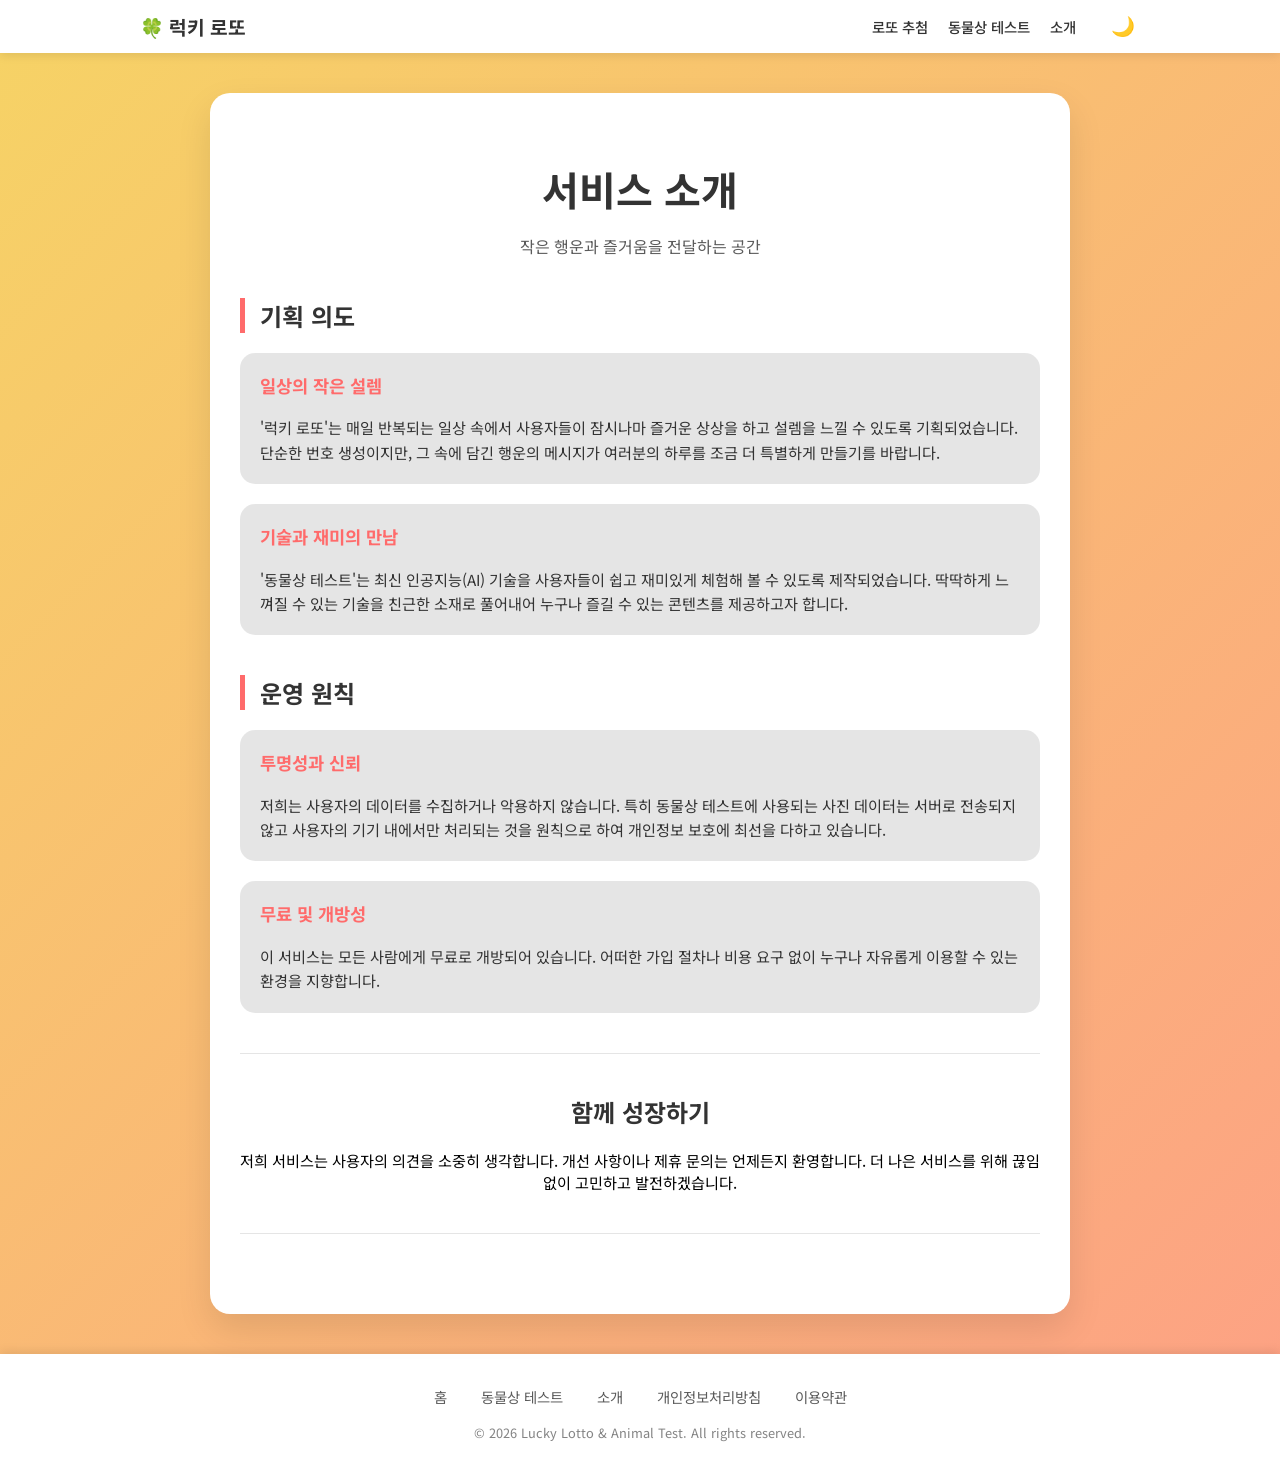
==== about.html @ 0a866d7a "Fix ads.txt and update AdSense verification tags across all pages" ====
<!DOCTYPE html>
<html lang="ko">
<head>
    <meta name="google-adsense-account" content="ca-pub-3456978380293158">
    <script async src="https://pagead2.googlesyndication.com/pagead/js/adsbygoogle.js?client=ca-pub-3456978380293158" crossorigin="anonymous"></script>
    <!-- Google tag (gtag.js) -->
    <script async src="https://www.googletagmanager.com/gtag/js?id=G-7HW8JKPW2N"></script>
    <script>
      window.dataLayer = window.dataLayer || [];
      function gtag(){dataLayer.push(arguments);}
      gtag('js', new Date());

      gtag('config', 'G-7HW8JKPW2N');
    </script>
    <script type="text/javascript">
        (function(c,l,a,r,i,t,y){
            c[a]=c[a]||function(){(c[a].q=c[a].q||[]).push(arguments)};
            t=l.createElement(r);t.async=1;t.src="https://www.clarity.ms/tag/"+i;
            y=l.getElementsByTagName(r)[0];y.parentNode.insertBefore(t,y);
        })(window, document, "clarity", "script", "wwp6558v0n");
    </script>
    <meta charset="UTF-8">
    <meta name="viewport" content="width=device-width, initial-scale=1.0">
    <title>소개 - 럭키 로또 & 동물상 테스트</title>
    <meta name="description" content="럭키 로또와 동물상 테스트 서비스의 기획 의도와 팀 소개입니다. 사용자에게 일상의 즐거움을 드리기 위해 최선을 다하고 있습니다.">
    <link rel="stylesheet" href="style.css">
    <link href="https://fonts.googleapis.com/css2?family=Noto+Sans+KR:wght@400;500;700&display=swap" rel="stylesheet">
</head>
<body>
    <nav>
        <div class="nav-container">
            <a href="index.html" class="logo">🍀 럭키 로또</a>
            <div class="nav-links">
                <a href="index.html">로또 추첨</a>
                <a href="animal_test.html">동물상 테스트</a>
                <a href="about.html">소개</a>
                <button id="theme-toggle" aria-label="Toggle Theme">🌙</button>
            </div>
        </div>
    </nav>

    <div class="container">
        <header>
            <h1>서비스 소개</h1>
            <p class="subtitle">작은 행운과 즐거움을 전달하는 공간</p>
        </header>

        <section class="info-section">
            <h2>기획 의도</h2>
            <div class="info-card">
                <h3>일상의 작은 설렘</h3>
                <p>
                    '럭키 로또'는 매일 반복되는 일상 속에서 사용자들이 잠시나마 즐거운 상상을 하고 설렘을 느낄 수 있도록 기획되었습니다. 
                    단순한 번호 생성이지만, 그 속에 담긴 행운의 메시지가 여러분의 하루를 조금 더 특별하게 만들기를 바랍니다.
                </p>
            </div>
            <div class="info-card">
                <h3>기술과 재미의 만남</h3>
                <p>
                    '동물상 테스트'는 최신 인공지능(AI) 기술을 사용자들이 쉽고 재미있게 체험해 볼 수 있도록 제작되었습니다. 
                    딱딱하게 느껴질 수 있는 기술을 친근한 소재로 풀어내어 누구나 즐길 수 있는 콘텐츠를 제공하고자 합니다.
                </p>
            </div>
        </section>

        <section class="info-section">
            <h2>운영 원칙</h2>
            <div class="info-card">
                <h3>투명성과 신뢰</h3>
                <p>
                    저희는 사용자의 데이터를 수집하거나 악용하지 않습니다. 특히 동물상 테스트에 사용되는 사진 데이터는 
                    서버로 전송되지 않고 사용자의 기기 내에서만 처리되는 것을 원칙으로 하여 개인정보 보호에 최선을 다하고 있습니다.
                </p>
            </div>
            <div class="info-card">
                <h3>무료 및 개방성</h3>
                <p>
                    이 서비스는 모든 사람에게 무료로 개방되어 있습니다. 어떠한 가입 절차나 비용 요구 없이 
                    누구나 자유롭게 이용할 수 있는 환경을 지향합니다.
                </p>
            </div>
        </section>

        <hr class="separator">

        <div class="affiliate-section">
            <h2>함께 성장하기</h2>
            <p style="text-align: center; margin-bottom: 20px; font-size: 0.95rem;">
                저희 서비스는 사용자의 의견을 소중히 생각합니다. 개선 사항이나 제휴 문의는 언제든지 환영합니다. 
                더 나은 서비스를 위해 끊임없이 고민하고 발전하겠습니다.
            </p>
        </div>

        <hr class="separator">
    </div>

    <footer class="site-footer">
        <div class="footer-content">
            <div class="footer-links">
                <a href="index.html">홈</a>
                <a href="animal_test.html">동물상 테스트</a>
                <a href="about.html">소개</a>
                <a href="privacy.html">개인정보처리방침</a>
                <a href="terms.html">이용약관</a>
            </div>
            <p class="copyright">© 2026 Lucky Lotto & Animal Test. All rights reserved.</p>
        </div>
    </footer>

    <script>
        const themeToggle = document.getElementById('theme-toggle');
        const body = document.body;

        const savedTheme = localStorage.getItem('theme');
        if (savedTheme === 'dark') {
            body.classList.add('dark-mode');
            themeToggle.textContent = '☀️';
        }

        themeToggle.addEventListener('click', () => {
            body.classList.toggle('dark-mode');
            const isDarkMode = body.classList.contains('dark-mode');
            themeToggle.textContent = isDarkMode ? '☀️' : '🌙';
            localStorage.setItem('theme', isDarkMode ? 'dark' : 'light');
        });
    </script>
</body>
</html>
---- style.css ----
:root {
    --bg-gradient-start: #f6d365;
    --bg-gradient-end: #fda085;
    --container-bg: #fff;
    --text-color: #333;
    --shadow-color: rgba(0,0,0,0.1);
    --accent-color: #ff6b6b;
    --nav-bg: #fff;
}

body.dark-mode {
    --bg-gradient-start: #2c3e50;
    --bg-gradient-end: #000000;
    --container-bg: #1a1a1a;
    --text-color: #f0f2f5;
    --shadow-color: rgba(255,255,255,0.05);
    --accent-color: #ff8787;
    --nav-bg: #1a1a1a;
}

body {
    font-family: 'Noto Sans KR', 'Arial', sans-serif;
    background-color: #f0f2f5;
    display: flex;
    flex-direction: column;
    align-items: center;
    min-height: 100vh;
    margin: 0;
    padding: 0;
    box-sizing: border-box;
    background-image: linear-gradient(135deg, var(--bg-gradient-start) 0%, var(--bg-gradient-end) 100%);
    transition: background-image 0.3s ease;
}

/* Navigation */
nav {
    width: 100%;
    background-color: var(--nav-bg);
    box-shadow: 0 2px 10px var(--shadow-color);
    position: sticky;
    top: 0;
    z-index: 1000;
    padding: 10px 0;
}

.nav-container {
    max-width: 1000px;
    margin: 0 auto;
    display: flex;
    justify-content: space-between;
    align-items: center;
    padding: 0 20px;
}

.logo {
    font-weight: bold;
    font-size: 1.2rem;
    color: var(--text-color);
    text-decoration: none;
}

.nav-links {
    display: flex;
    gap: 20px;
    align-items: center;
}

.nav-links a {
    text-decoration: none;
    color: var(--text-color);
    font-weight: 500;
    font-size: 0.9rem;
    transition: color 0.3s ease;
}

.nav-links a:hover {
    color: var(--accent-color);
}

.container {
    text-align: center;
    background-color: var(--container-bg);
    padding: 40px 30px;
    border-radius: 20px;
    box-shadow: 0 15px 35px var(--shadow-color);
    transition: background-color 0.3s ease, box-shadow 0.3s ease;
    position: relative;
    max-width: 800px;
    width: 95%;
    margin: 40px 0;
}

header h1 {
    margin-bottom: 10px;
    color: var(--text-color);
    font-size: 2.5rem;
}

.subtitle {
    color: var(--text-color);
    opacity: 0.8;
    margin-bottom: 30px;
}

/* Info Section */
.info-section {
    text-align: left;
    margin: 40px 0;
    color: var(--text-color);
}

.info-section h2 {
    font-size: 1.5rem;
    margin-bottom: 20px;
    border-left: 5px solid var(--accent-color);
    padding-left: 15px;
}

.info-card {
    background: var(--shadow-color);
    padding: 20px;
    border-radius: 15px;
    margin-bottom: 20px;
}

.info-card h3 {
    margin-top: 0;
    font-size: 1.1rem;
    color: var(--accent-color);
}

.info-card p {
    font-size: 0.95rem;
    line-height: 1.6;
    margin-bottom: 0;
}

.test-section {
    margin: 20px 0;
    display: flex;
    flex-direction: column;
    align-items: center;
}

#label-container {
    width: 100%;
    margin-bottom: 20px;
}

.result-bar {
    display: flex;
    align-items: center;
    margin-bottom: 10px;
    background: #f0f0f0;
    border-radius: 10px;
    overflow: hidden;
    height: 30px;
    position: relative;
}

.bar-fill {
    height: 100%;
    background: var(--accent-color);
    transition: width 0.3s ease;
}

.bar-text {
    position: absolute;
    width: 100%;
    text-align: center;
    font-size: 14px;
    font-weight: bold;
    color: #333;
    line-height: 30px;
}

#loading {
    margin-top: 10px;
    color: var(--text-color);
    font-style: italic;
}

.separator {
    margin: 40px 0;
    border: 0;
    border-top: 1px solid var(--shadow-color);
}

.affiliate-section {
    text-align: left;
}

.affiliate-section h2 {
    color: var(--text-color);
    margin-bottom: 20px;
    text-align: center;
}

.form-group {
    margin-bottom: 15px;
}

.form-group label {
    display: block;
    margin-bottom: 5px;
    color: var(--text-color);
    font-size: 14px;
    font-weight: bold;
}

.form-group input, 
.form-group textarea {
    width: 100%;
    padding: 12px;
    border: 1px solid #ddd;
    border-radius: 10px;
    box-sizing: border-box;
    font-size: 14px;
    background-color: var(--container-bg);
    color: var(--text-color);
}

#submit-btn {
    width: 100%;
    padding: 15px;
    font-size: 16px;
    font-weight: bold;
    color: #fff;
    background-color: #28a745;
    border: none;
    border-radius: 10px;
    cursor: pointer;
    transition: background-color 0.3s ease;
}

#theme-toggle {
    background: none;
    border: none;
    font-size: 1.2rem;
    cursor: pointer;
    padding: 5px;
    border-radius: 50%;
    transition: background-color 0.3s ease;
    color: var(--text-color);
    margin-left: 10px;
}

#theme-toggle:hover {
    background-color: var(--shadow-color);
}

/* Lotto Styles */
.lotto-section {
    margin: 30px 0;
}

.lotto-balls {
    display: flex;
    justify-content: center;
    gap: 10px;
    margin-bottom: 30px;
    flex-wrap: wrap;
}

.ball {
    width: 50px;
    height: 50px;
    border-radius: 50%;
    background-color: #eee;
    color: #333;
    display: flex;
    justify-content: center;
    align-items: center;
    font-size: 1.2rem;
    font-weight: bold;
    box-shadow: 0 4px 10px rgba(0,0,0,0.1);
    transition: all 0.3s ease;
}

.ball.active {
    background-color: var(--accent-color);
    color: white;
    transform: scale(1.1);
}

#lotto-btn {
    padding: 15px 40px;
    font-size: 1.2rem;
    font-weight: bold;
    color: #fff;
    background-color: var(--accent-color);
    border: none;
    border-radius: 50px;
    cursor: pointer;
    transition: all 0.3s ease;
    box-shadow: 0 4px 15px rgba(255, 107, 107, 0.4);
}

#lotto-btn:hover {
    transform: scale(1.05);
    background-color: #ff5252;
}

.animal-test-link {
    display: inline-block;
    margin-top: 20px;
    padding: 12px 25px;
    background-color: #4a90e2;
    color: white;
    text-decoration: none;
    border-radius: 10px;
    font-weight: bold;
    transition: background-color 0.3s ease;
}

.animal-test-link:hover {
    background-color: #357abd;
}

/* Animal Test Styles */
.back-link {
    display: none;
}

#image-container {
    margin-bottom: 20px;
    border-radius: 15px;
    overflow: hidden;
    box-shadow: 0 8px 20px var(--shadow-color);
    background: #eee;
    width: 300px;
    height: 300px;
    display: flex;
    justify-content: center;
    align-items: center;
}

#upload-placeholder {
    color: #888;
}

#upload-btn {
    padding: 15px 40px;
    font-size: 1.2rem;
    font-weight: bold;
    color: #fff;
    background-color: var(--accent-color);
    border: none;
    border-radius: 50px;
    cursor: pointer;
    transition: all 0.3s ease;
    box-shadow: 0 4px 15px rgba(255, 107, 107, 0.4);
}

#upload-btn:hover {
    transform: scale(1.05);
    background-color: #ff5252;
}

.site-footer {
    width: 100%;
    background: var(--nav-bg);
    padding: 30px 0;
    text-align: center;
    margin-top: auto;
    box-shadow: 0 -2px 10px var(--shadow-color);
}

.footer-content {
    max-width: 1000px;
    margin: 0 auto;
    padding: 0 20px;
}

.footer-links {
    margin-bottom: 15px;
}

.footer-links a {
    color: var(--text-color);
    margin: 0 15px;
    text-decoration: none;
    font-size: 0.9rem;
    opacity: 0.8;
}

.footer-links a:hover {
    opacity: 1;
    color: var(--accent-color);
}

.copyright {
    font-size: 0.8rem;
    opacity: 0.6;
    color: var(--text-color);
}

@media (max-width: 480px) {
    .container {
        padding: 30px 20px;
    }
    header h1 {
        font-size: 1.8rem;
    }
    .nav-links {
        gap: 10px;
    }
    .nav-links a {
        font-size: 0.8rem;
    }
}
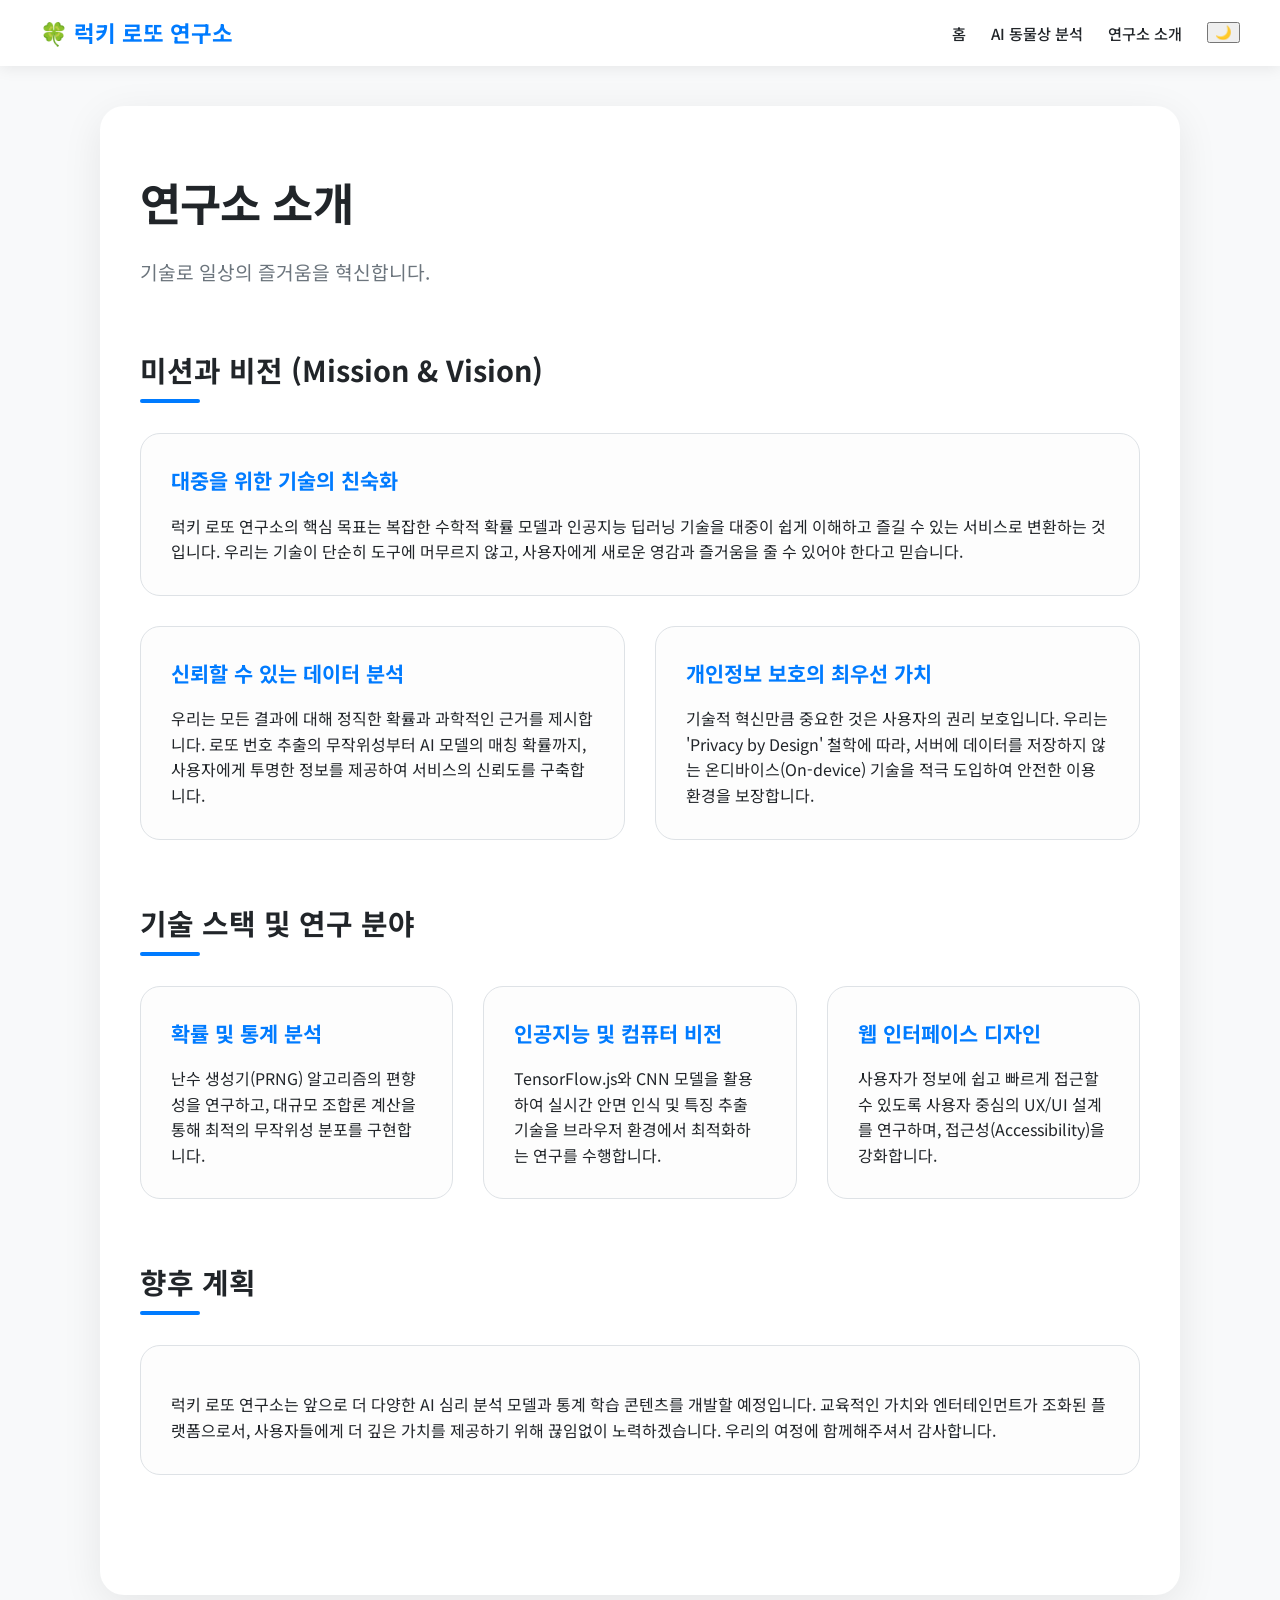
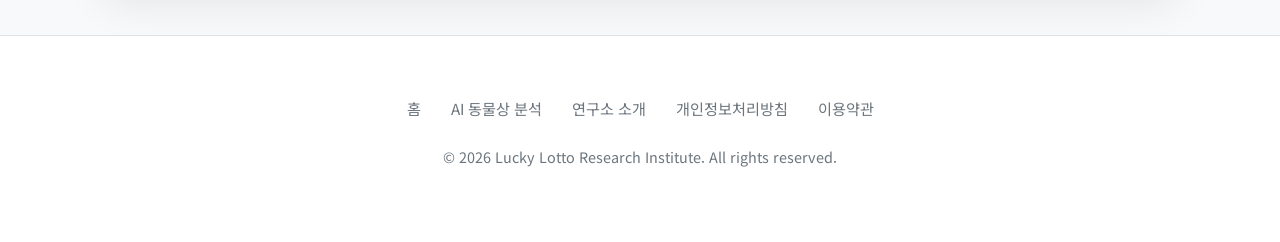
==== commit 28332325: "Complete site overhaul: Transform into high-authority educational research platform to address AdSen" ====
--- a/about.html
+++ b/about.html
@@ -3,37 +3,21 @@
 <head>
     <meta name="google-adsense-account" content="ca-pub-3456978380293158">
     <script async src="https://pagead2.googlesyndication.com/pagead/js/adsbygoogle.js?client=ca-pub-3456978380293158" crossorigin="anonymous"></script>
-    <!-- Google tag (gtag.js) -->
-    <script async src="https://www.googletagmanager.com/gtag/js?id=G-7HW8JKPW2N"></script>
-    <script>
-      window.dataLayer = window.dataLayer || [];
-      function gtag(){dataLayer.push(arguments);}
-      gtag('js', new Date());
-
-      gtag('config', 'G-7HW8JKPW2N');
-    </script>
-    <script type="text/javascript">
-        (function(c,l,a,r,i,t,y){
-            c[a]=c[a]||function(){(c[a].q=c[a].q||[]).push(arguments)};
-            t=l.createElement(r);t.async=1;t.src="https://www.clarity.ms/tag/"+i;
-            y=l.getElementsByTagName(r)[0];y.parentNode.insertBefore(t,y);
-        })(window, document, "clarity", "script", "wwp6558v0n");
-    </script>
     <meta charset="UTF-8">
     <meta name="viewport" content="width=device-width, initial-scale=1.0">
-    <title>소개 - 럭키 로또 & 동물상 테스트</title>
-    <meta name="description" content="럭키 로또와 동물상 테스트 서비스의 기획 의도와 팀 소개입니다. 사용자에게 일상의 즐거움을 드리기 위해 최선을 다하고 있습니다.">
+    <title>연구소 소개 | 럭키 로또 및 인공지능 기술 연구소</title>
+    <meta name="description" content="확률 통계와 인공지능 기술을 통해 대중에게 유익하고 재미있는 콘텐츠를 제공하는 럭키 로또 연구소의 미션과 비전입니다.">
     <link rel="stylesheet" href="style.css">
     <link href="https://fonts.googleapis.com/css2?family=Noto+Sans+KR:wght@400;500;700&display=swap" rel="stylesheet">
 </head>
 <body>
     <nav>
         <div class="nav-container">
-            <a href="index.html" class="logo">🍀 럭키 로또</a>
+            <a href="index.html" class="logo">🍀 럭키 로또 연구소</a>
             <div class="nav-links">
-                <a href="index.html">로또 추첨</a>
-                <a href="animal_test.html">동물상 테스트</a>
-                <a href="about.html">소개</a>
+                <a href="index.html">홈</a>
+                <a href="animal_test.html">AI 동물상 분석</a>
+                <a href="about.html">연구소 소개</a>
                 <button id="theme-toggle" aria-label="Toggle Theme">🌙</button>
             </div>
         </div>
@@ -41,82 +25,70 @@
 
     <div class="container">
         <header>
-            <h1>서비스 소개</h1>
-            <p class="subtitle">작은 행운과 즐거움을 전달하는 공간</p>
+            <h1>연구소 소개</h1>
+            <p class="subtitle">기술로 일상의 즐거움을 혁신합니다.</p>
         </header>
 
-        <section class="info-section">
-            <h2>기획 의도</h2>
-            <div class="info-card">
-                <h3>일상의 작은 설렘</h3>
-                <p>
-                    '럭키 로또'는 매일 반복되는 일상 속에서 사용자들이 잠시나마 즐거운 상상을 하고 설렘을 느낄 수 있도록 기획되었습니다. 
-                    단순한 번호 생성이지만, 그 속에 담긴 행운의 메시지가 여러분의 하루를 조금 더 특별하게 만들기를 바랍니다.
-                </p>
+        <article class="article-section">
+            <h2>미션과 비전 (Mission & Vision)</h2>
+            <div class="article-card" style="margin-bottom: 30px;">
+                <h3>대중을 위한 기술의 친숙화</h3>
+                <p>럭키 로또 연구소의 핵심 목표는 복잡한 수학적 확률 모델과 인공지능 딥러닝 기술을 대중이 쉽게 이해하고 즐길 수 있는 서비스로 변환하는 것입니다. 우리는 기술이 단순히 도구에 머무르지 않고, 사용자에게 새로운 영감과 즐거움을 줄 수 있어야 한다고 믿습니다.</p>
             </div>
-            <div class="info-card">
-                <h3>기술과 재미의 만남</h3>
-                <p>
-                    '동물상 테스트'는 최신 인공지능(AI) 기술을 사용자들이 쉽고 재미있게 체험해 볼 수 있도록 제작되었습니다. 
-                    딱딱하게 느껴질 수 있는 기술을 친근한 소재로 풀어내어 누구나 즐길 수 있는 콘텐츠를 제공하고자 합니다.
-                </p>
+            <div class="article-grid">
+                <div class="article-card">
+                    <h3>신뢰할 수 있는 데이터 분석</h3>
+                    <p>우리는 모든 결과에 대해 정직한 확률과 과학적인 근거를 제시합니다. 로또 번호 추출의 무작위성부터 AI 모델의 매칭 확률까지, 사용자에게 투명한 정보를 제공하여 서비스의 신뢰도를 구축합니다.</p>
+                </div>
+                <div class="article-card">
+                    <h3>개인정보 보호의 최우선 가치</h3>
+                    <p>기술적 혁신만큼 중요한 것은 사용자의 권리 보호입니다. 우리는 'Privacy by Design' 철학에 따라, 서버에 데이터를 저장하지 않는 온디바이스(On-device) 기술을 적극 도입하여 안전한 이용 환경을 보장합니다.</p>
+                </div>
             </div>
-        </section>
+        </article>
 
-        <section class="info-section">
-            <h2>운영 원칙</h2>
-            <div class="info-card">
-                <h3>투명성과 신뢰</h3>
-                <p>
-                    저희는 사용자의 데이터를 수집하거나 악용하지 않습니다. 특히 동물상 테스트에 사용되는 사진 데이터는 
-                    서버로 전송되지 않고 사용자의 기기 내에서만 처리되는 것을 원칙으로 하여 개인정보 보호에 최선을 다하고 있습니다.
-                </p>
+        <article class="article-section">
+            <h2>기술 스택 및 연구 분야</h2>
+            <div class="article-grid">
+                <div class="article-card">
+                    <h3>확률 및 통계 분석</h3>
+                    <p>난수 생성기(PRNG) 알고리즘의 편향성을 연구하고, 대규모 조합론 계산을 통해 최적의 무작위성 분포를 구현합니다.</p>
+                </div>
+                <div class="article-card">
+                    <h3>인공지능 및 컴퓨터 비전</h3>
+                    <p>TensorFlow.js와 CNN 모델을 활용하여 실시간 안면 인식 및 특징 추출 기술을 브라우저 환경에서 최적화하는 연구를 수행합니다.</p>
+                </div>
+                <div class="article-card">
+                    <h3>웹 인터페이스 디자인</h3>
+                    <p>사용자가 정보에 쉽고 빠르게 접근할 수 있도록 사용자 중심의 UX/UI 설계를 연구하며, 접근성(Accessibility)을 강화합니다.</p>
+                </div>
             </div>
-            <div class="info-card">
-                <h3>무료 및 개방성</h3>
-                <p>
-                    이 서비스는 모든 사람에게 무료로 개방되어 있습니다. 어떠한 가입 절차나 비용 요구 없이 
-                    누구나 자유롭게 이용할 수 있는 환경을 지향합니다.
-                </p>
+        </article>
+
+        <article class="article-section">
+            <h2>향후 계획</h2>
+            <div class="article-card">
+                <p>럭키 로또 연구소는 앞으로 더 다양한 AI 심리 분석 모델과 통계 학습 콘텐츠를 개발할 예정입니다. 교육적인 가치와 엔터테인먼트가 조화된 플랫폼으로서, 사용자들에게 더 깊은 가치를 제공하기 위해 끊임없이 노력하겠습니다. 우리의 여정에 함께해주셔서 감사합니다.</p>
             </div>
-        </section>
-
-        <hr class="separator">
-
-        <div class="affiliate-section">
-            <h2>함께 성장하기</h2>
-            <p style="text-align: center; margin-bottom: 20px; font-size: 0.95rem;">
-                저희 서비스는 사용자의 의견을 소중히 생각합니다. 개선 사항이나 제휴 문의는 언제든지 환영합니다. 
-                더 나은 서비스를 위해 끊임없이 고민하고 발전하겠습니다.
-            </p>
-        </div>
-
-        <hr class="separator">
+        </article>
     </div>
 
     <footer class="site-footer">
-        <div class="footer-content">
-            <div class="footer-links">
-                <a href="index.html">홈</a>
-                <a href="animal_test.html">동물상 테스트</a>
-                <a href="about.html">소개</a>
-                <a href="privacy.html">개인정보처리방침</a>
-                <a href="terms.html">이용약관</a>
-            </div>
-            <p class="copyright">© 2026 Lucky Lotto & Animal Test. All rights reserved.</p>
+        <div class="footer-links">
+            <a href="index.html">홈</a>
+            <a href="animal_test.html">AI 동물상 분석</a>
+            <a href="about.html">연구소 소개</a>
+            <a href="privacy.html">개인정보처리방침</a>
+            <a href="terms.html">이용약관</a>
         </div>
+        <p class="copyright">© 2026 Lucky Lotto Research Institute. All rights reserved.</p>
     </footer>
 
     <script>
         const themeToggle = document.getElementById('theme-toggle');
         const body = document.body;
-
         const savedTheme = localStorage.getItem('theme');
-        if (savedTheme === 'dark') {
-            body.classList.add('dark-mode');
-            themeToggle.textContent = '☀️';
-        }
-
+        if (savedTheme === 'dark') { body.classList.add('dark-mode'); themeToggle.textContent = '☀️'; }
         themeToggle.addEventListener('click', () => {
             body.classList.toggle('dark-mode');
             const isDarkMode = body.classList.contains('dark-mode');
--- a/style.css
+++ b/style.css
@@ -1,26 +1,36 @@
 :root {
-    --bg-gradient-start: #f6d365;
-    --bg-gradient-end: #fda085;
-    --container-bg: #fff;
-    --text-color: #333;
-    --shadow-color: rgba(0,0,0,0.1);
-    --accent-color: #ff6b6b;
-    --nav-bg: #fff;
+    --bg-gradient-start: #f8f9fa;
+    --bg-gradient-end: #e9ecef;
+    --container-bg: #ffffff;
+    --text-color: #212529;
+    --text-muted: #6c757d;
+    --shadow-color: rgba(0,0,0,0.08);
+    --accent-color: #007bff;
+    --accent-hover: #0056b3;
+    --nav-bg: #ffffff;
+    --card-bg: #fdfdfd;
+    --border-color: #dee2e6;
 }
 
 body.dark-mode {
-    --bg-gradient-start: #2c3e50;
-    --bg-gradient-end: #000000;
-    --container-bg: #1a1a1a;
-    --text-color: #f0f2f5;
-    --shadow-color: rgba(255,255,255,0.05);
-    --accent-color: #ff8787;
-    --nav-bg: #1a1a1a;
+    --bg-gradient-start: #121212;
+    --bg-gradient-end: #1e1e1e;
+    --container-bg: #1e1e1e;
+    --text-color: #e9ecef;
+    --text-muted: #adb5bd;
+    --shadow-color: rgba(0,0,0,0.5);
+    --accent-color: #3793ff;
+    --accent-hover: #5aa8ff;
+    --nav-bg: #1e1e1e;
+    --card-bg: #2d2d2d;
+    --border-color: #444;
 }
 
 body {
-    font-family: 'Noto Sans KR', 'Arial', sans-serif;
-    background-color: #f0f2f5;
+    font-family: 'Noto Sans KR', 'Segoe UI', Roboto, sans-serif;
+    background-color: var(--bg-gradient-start);
+    color: var(--text-color);
+    line-height: 1.6;
     display: flex;
     flex-direction: column;
     align-items: center;
@@ -28,23 +38,22 @@
     margin: 0;
     padding: 0;
     box-sizing: border-box;
-    background-image: linear-gradient(135deg, var(--bg-gradient-start) 0%, var(--bg-gradient-end) 100%);
-    transition: background-image 0.3s ease;
+    transition: background-color 0.3s ease;
 }
 
 /* Navigation */
 nav {
     width: 100%;
     background-color: var(--nav-bg);
-    box-shadow: 0 2px 10px var(--shadow-color);
+    box-shadow: 0 2px 15px var(--shadow-color);
     position: sticky;
     top: 0;
     z-index: 1000;
-    padding: 10px 0;
+    padding: 15px 0;
 }
 
 .nav-container {
-    max-width: 1000px;
+    max-width: 1200px;
     margin: 0 auto;
     display: flex;
     justify-content: space-between;
@@ -53,15 +62,18 @@
 }
 
 .logo {
-    font-weight: bold;
-    font-size: 1.2rem;
-    color: var(--text-color);
+    font-weight: 700;
+    font-size: 1.4rem;
+    color: var(--accent-color);
     text-decoration: none;
+    display: flex;
+    align-items: center;
+    gap: 8px;
 }
 
 .nav-links {
     display: flex;
-    gap: 20px;
+    gap: 25px;
     align-items: center;
 }
 
@@ -69,343 +81,202 @@
     text-decoration: none;
     color: var(--text-color);
     font-weight: 500;
-    font-size: 0.9rem;
-    transition: color 0.3s ease;
+    font-size: 0.95rem;
+    transition: color 0.2s;
 }
 
 .nav-links a:hover {
     color: var(--accent-color);
 }
 
+/* Main Container */
 .container {
-    text-align: center;
     background-color: var(--container-bg);
-    padding: 40px 30px;
-    border-radius: 20px;
-    box-shadow: 0 15px 35px var(--shadow-color);
-    transition: background-color 0.3s ease, box-shadow 0.3s ease;
-    position: relative;
-    max-width: 800px;
+    padding: 60px 40px;
+    border-radius: 24px;
+    box-shadow: 0 10px 40px var(--shadow-color);
+    max-width: 1000px;
     width: 95%;
     margin: 40px 0;
 }
 
 header h1 {
-    margin-bottom: 10px;
-    color: var(--text-color);
-    font-size: 2.5rem;
+    margin-top: 0;
+    font-size: 2.8rem;
+    font-weight: 700;
+    margin-bottom: 15px;
+    letter-spacing: -0.02em;
 }
 
 .subtitle {
-    color: var(--text-color);
-    opacity: 0.8;
+    font-size: 1.2rem;
+    color: var(--text-muted);
+    margin-bottom: 40px;
+}
+
+/* Content Sections */
+.article-section {
+    text-align: left;
+    margin: 60px 0;
+}
+
+.article-section h2 {
+    font-size: 1.8rem;
     margin-bottom: 30px;
-}
-
-/* Info Section */
-.info-section {
-    text-align: left;
-    margin: 40px 0;
-    color: var(--text-color);
-}
-
-.info-section h2 {
-    font-size: 1.5rem;
-    margin-bottom: 20px;
-    border-left: 5px solid var(--accent-color);
-    padding-left: 15px;
-}
-
-.info-card {
-    background: var(--shadow-color);
-    padding: 20px;
-    border-radius: 15px;
-    margin-bottom: 20px;
-}
-
-.info-card h3 {
+    position: relative;
+    padding-bottom: 10px;
+}
+
+.article-section h2::after {
+    content: '';
+    position: absolute;
+    bottom: 0;
+    left: 0;
+    width: 60px;
+    height: 4px;
+    background: var(--accent-color);
+    border-radius: 2px;
+}
+
+.article-grid {
+    display: grid;
+    grid-template-columns: repeat(auto-fit, minmax(300px, 1fr));
+    gap: 30px;
+}
+
+.article-card {
+    background: var(--card-bg);
+    border: 1px solid var(--border-color);
+    padding: 30px;
+    border-radius: 20px;
+    transition: transform 0.3s ease, box-shadow 0.3s ease;
+}
+
+.article-card:hover {
+    transform: translateY(-5px);
+    box-shadow: 0 12px 25px var(--shadow-color);
+}
+
+.article-card h3 {
     margin-top: 0;
-    font-size: 1.1rem;
+    font-size: 1.3rem;
     color: var(--accent-color);
-}
-
-.info-card p {
-    font-size: 0.95rem;
-    line-height: 1.6;
+    margin-bottom: 15px;
+}
+
+.article-card p {
+    font-size: 1rem;
+    color: var(--text-color);
     margin-bottom: 0;
 }
 
-.test-section {
-    margin: 20px 0;
-    display: flex;
-    flex-direction: column;
-    align-items: center;
-}
-
-#label-container {
-    width: 100%;
-    margin-bottom: 20px;
-}
-
-.result-bar {
-    display: flex;
-    align-items: center;
-    margin-bottom: 10px;
-    background: #f0f0f0;
-    border-radius: 10px;
-    overflow: hidden;
-    height: 30px;
-    position: relative;
-}
-
-.bar-fill {
-    height: 100%;
-    background: var(--accent-color);
-    transition: width 0.3s ease;
-}
-
-.bar-text {
-    position: absolute;
-    width: 100%;
-    text-align: center;
-    font-size: 14px;
-    font-weight: bold;
-    color: #333;
-    line-height: 30px;
-}
-
-#loading {
-    margin-top: 10px;
-    color: var(--text-color);
-    font-style: italic;
-}
-
-.separator {
-    margin: 40px 0;
-    border: 0;
-    border-top: 1px solid var(--shadow-color);
-}
-
-.affiliate-section {
-    text-align: left;
-}
-
-.affiliate-section h2 {
-    color: var(--text-color);
-    margin-bottom: 20px;
-    text-align: center;
-}
-
-.form-group {
-    margin-bottom: 15px;
-}
-
-.form-group label {
-    display: block;
-    margin-bottom: 5px;
-    color: var(--text-color);
-    font-size: 14px;
-    font-weight: bold;
-}
-
-.form-group input, 
-.form-group textarea {
-    width: 100%;
-    padding: 12px;
-    border: 1px solid #ddd;
-    border-radius: 10px;
-    box-sizing: border-box;
-    font-size: 14px;
-    background-color: var(--container-bg);
-    color: var(--text-color);
-}
-
-#submit-btn {
-    width: 100%;
-    padding: 15px;
-    font-size: 16px;
-    font-weight: bold;
-    color: #fff;
-    background-color: #28a745;
-    border: none;
-    border-radius: 10px;
-    cursor: pointer;
-    transition: background-color 0.3s ease;
-}
-
-#theme-toggle {
-    background: none;
-    border: none;
-    font-size: 1.2rem;
-    cursor: pointer;
-    padding: 5px;
+/* Tool Sections */
+.tool-box {
+    background: var(--card-bg);
+    border-radius: 30px;
+    padding: 50px;
+    margin-bottom: 40px;
+    border: 1px solid var(--border-color);
+}
+
+.lotto-balls {
+    display: flex;
+    justify-content: center;
+    gap: 15px;
+    margin-bottom: 40px;
+    flex-wrap: wrap;
+}
+
+.ball {
+    width: 60px;
+    height: 60px;
     border-radius: 50%;
-    transition: background-color 0.3s ease;
-    color: var(--text-color);
-    margin-left: 10px;
-}
-
-#theme-toggle:hover {
-    background-color: var(--shadow-color);
-}
-
-/* Lotto Styles */
-.lotto-section {
-    margin: 30px 0;
-}
-
-.lotto-balls {
-    display: flex;
-    justify-content: center;
-    gap: 10px;
-    margin-bottom: 30px;
-    flex-wrap: wrap;
-}
-
-.ball {
-    width: 50px;
-    height: 50px;
-    border-radius: 50%;
-    background-color: #eee;
-    color: #333;
-    display: flex;
-    justify-content: center;
-    align-items: center;
-    font-size: 1.2rem;
-    font-weight: bold;
-    box-shadow: 0 4px 10px rgba(0,0,0,0.1);
-    transition: all 0.3s ease;
+    background-color: var(--border-color);
+    color: var(--text-color);
+    display: flex;
+    justify-content: center;
+    align-items: center;
+    font-size: 1.4rem;
+    font-weight: 700;
+    box-shadow: inset 0 -3px 0 rgba(0,0,0,0.1);
 }
 
 .ball.active {
-    background-color: var(--accent-color);
+    background: linear-gradient(145deg, var(--accent-color), var(--accent-hover));
     color: white;
-    transform: scale(1.1);
-}
-
-#lotto-btn {
-    padding: 15px 40px;
-    font-size: 1.2rem;
-    font-weight: bold;
+}
+
+.cta-button {
+    padding: 18px 50px;
+    font-size: 1.25rem;
+    font-weight: 700;
     color: #fff;
     background-color: var(--accent-color);
     border: none;
     border-radius: 50px;
     cursor: pointer;
     transition: all 0.3s ease;
-    box-shadow: 0 4px 15px rgba(255, 107, 107, 0.4);
-}
-
-#lotto-btn:hover {
-    transform: scale(1.05);
-    background-color: #ff5252;
-}
-
-.animal-test-link {
-    display: inline-block;
-    margin-top: 20px;
-    padding: 12px 25px;
-    background-color: #4a90e2;
-    color: white;
-    text-decoration: none;
-    border-radius: 10px;
-    font-weight: bold;
-    transition: background-color 0.3s ease;
-}
-
-.animal-test-link:hover {
-    background-color: #357abd;
-}
-
-/* Animal Test Styles */
-.back-link {
-    display: none;
-}
-
-#image-container {
-    margin-bottom: 20px;
-    border-radius: 15px;
-    overflow: hidden;
-    box-shadow: 0 8px 20px var(--shadow-color);
-    background: #eee;
-    width: 300px;
-    height: 300px;
-    display: flex;
-    justify-content: center;
-    align-items: center;
-}
-
-#upload-placeholder {
-    color: #888;
-}
-
-#upload-btn {
-    padding: 15px 40px;
-    font-size: 1.2rem;
-    font-weight: bold;
-    color: #fff;
-    background-color: var(--accent-color);
-    border: none;
-    border-radius: 50px;
-    cursor: pointer;
-    transition: all 0.3s ease;
-    box-shadow: 0 4px 15px rgba(255, 107, 107, 0.4);
-}
-
-#upload-btn:hover {
-    transform: scale(1.05);
-    background-color: #ff5252;
-}
-
+    box-shadow: 0 8px 20px rgba(0, 123, 255, 0.3);
+}
+
+.cta-button:hover {
+    background-color: var(--accent-hover);
+    transform: scale(1.02);
+}
+
+/* Footer */
 .site-footer {
     width: 100%;
     background: var(--nav-bg);
-    padding: 30px 0;
+    padding: 60px 0;
     text-align: center;
     margin-top: auto;
-    box-shadow: 0 -2px 10px var(--shadow-color);
-}
-
-.footer-content {
-    max-width: 1000px;
-    margin: 0 auto;
-    padding: 0 20px;
+    border-top: 1px solid var(--border-color);
 }
 
 .footer-links {
-    margin-bottom: 15px;
+    margin-bottom: 25px;
+    display: flex;
+    justify-content: center;
+    gap: 30px;
+    flex-wrap: wrap;
 }
 
 .footer-links a {
-    color: var(--text-color);
-    margin: 0 15px;
+    color: var(--text-muted);
     text-decoration: none;
+    font-size: 0.95rem;
+}
+
+.copyright {
+    color: var(--text-muted);
     font-size: 0.9rem;
-    opacity: 0.8;
-}
-
-.footer-links a:hover {
-    opacity: 1;
-    color: var(--accent-color);
-}
-
-.copyright {
-    font-size: 0.8rem;
-    opacity: 0.6;
-    color: var(--text-color);
-}
-
-@media (max-width: 480px) {
+}
+
+/* Animal Test Specific */
+#image-container {
+    width: 350px;
+    height: 350px;
+    background: var(--card-bg);
+    border: 2px dashed var(--border-color);
+    border-radius: 30px;
+    margin: 0 auto 30px;
+    display: flex;
+    justify-content: center;
+    align-items: center;
+    overflow: hidden;
+}
+
+@media (max-width: 768px) {
     .container {
-        padding: 30px 20px;
+        padding: 40px 20px;
+        margin: 20px 0;
     }
     header h1 {
-        font-size: 1.8rem;
+        font-size: 2rem;
     }
-    .nav-links {
-        gap: 10px;
+    .nav-container {
+        flex-direction: column;
+        gap: 15px;
     }
-    .nav-links a {
-        font-size: 0.8rem;
-    }
-}
+}
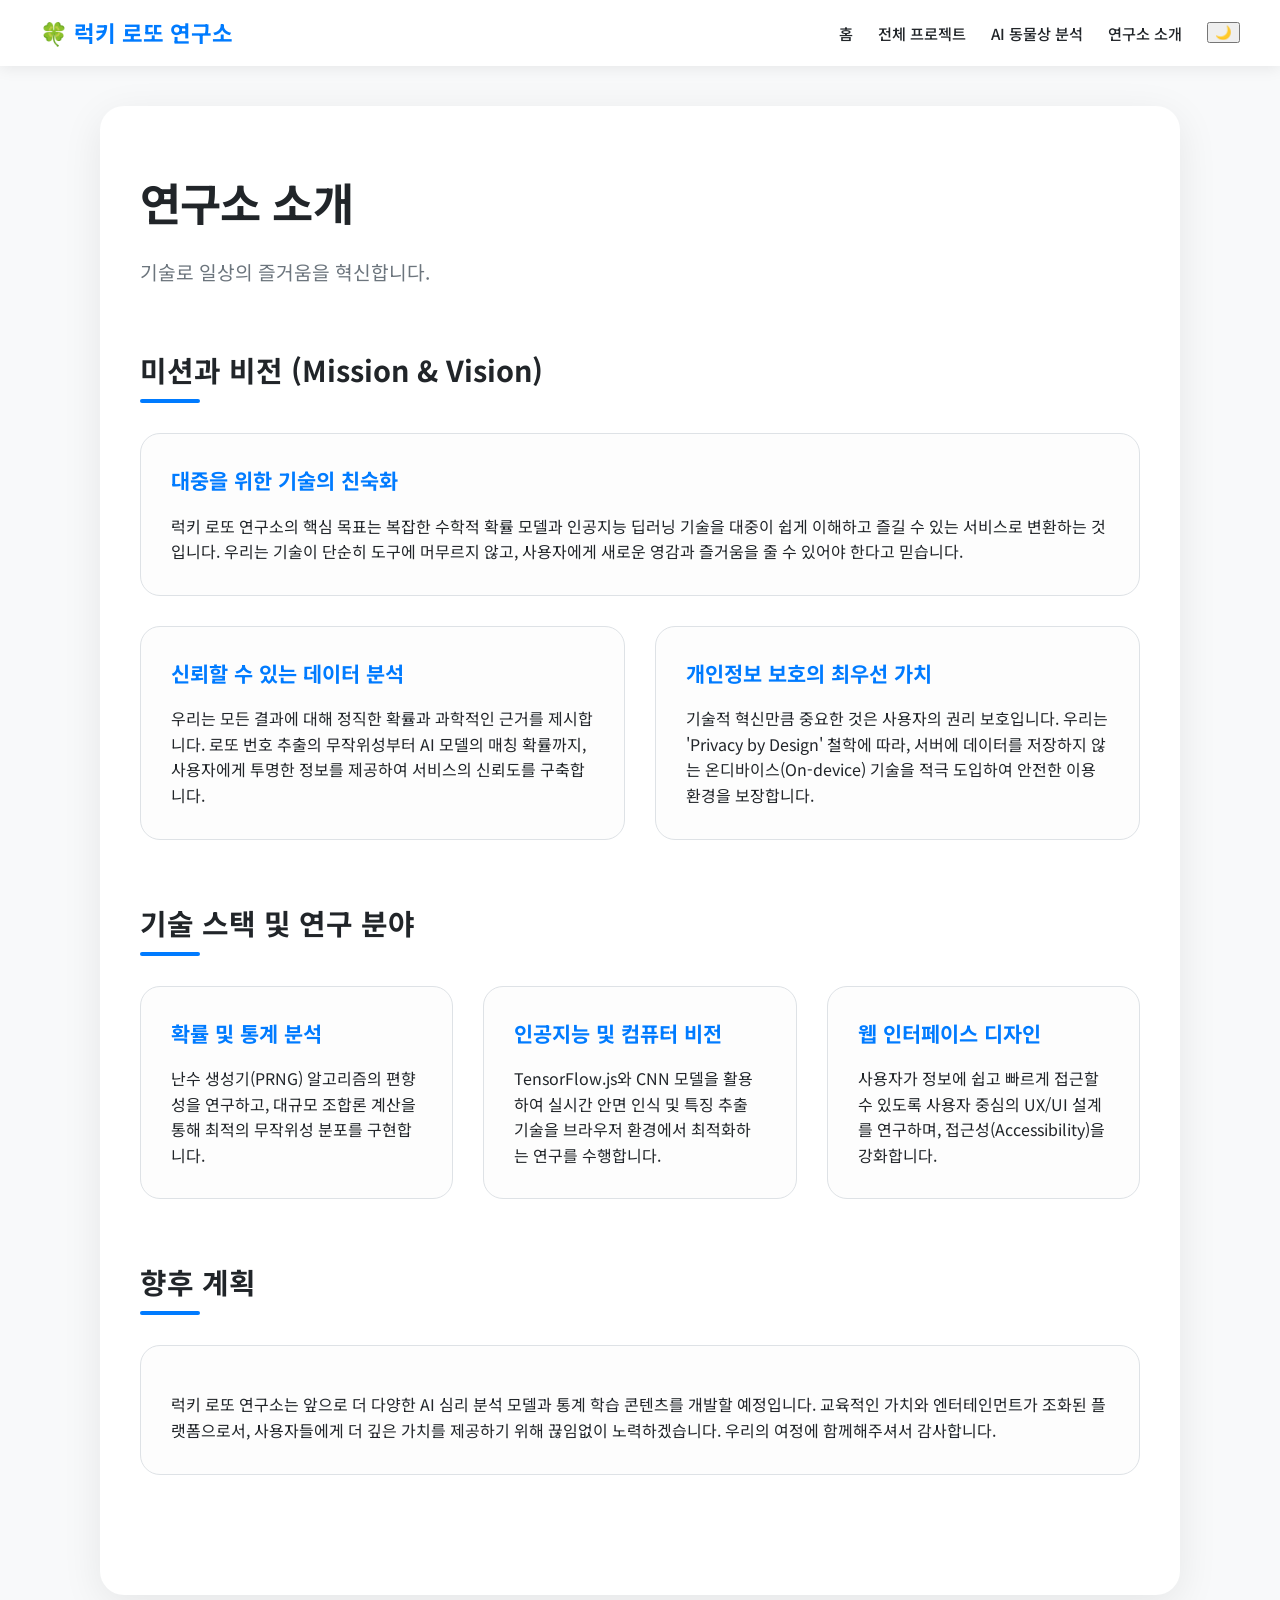
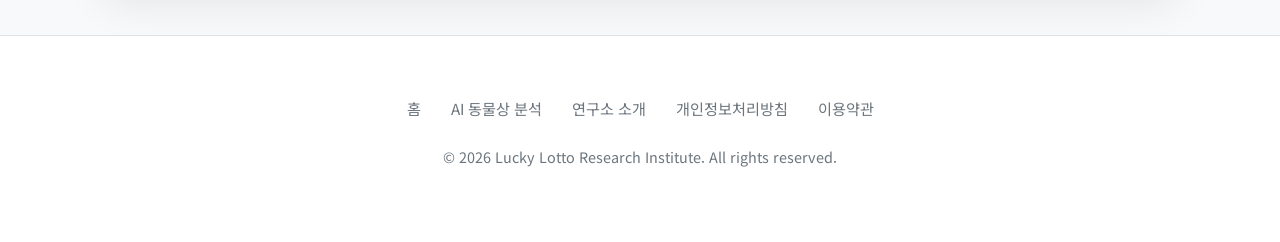
==== commit b9c9d8ad: "Add Wisdom Lab, Personality Lab, and Projects Hub for expanded content" ====
--- a/about.html
+++ b/about.html
@@ -1,21 +1,53 @@
 <!DOCTYPE html>
 <html lang="ko">
 <head>
+    <!-- Google tag (gtag.js) -->
+    <script async src="https://www.googletagmanager.com/gtag/js?id=G-55PV2XVGQ6"></script>
+    <script>
+      window.dataLayer = window.dataLayer || [];
+      function gtag(){dataLayer.push(arguments);}
+      gtag('js', new Date());
+      gtag('config', 'G-55PV2XVGQ6');
+    </script>
     <meta name="google-adsense-account" content="ca-pub-3456978380293158">
     <script async src="https://pagead2.googlesyndication.com/pagead/js/adsbygoogle.js?client=ca-pub-3456978380293158" crossorigin="anonymous"></script>
+    <script type="text/javascript">
+        (function(c,l,a,r,i,t,y){
+            c[a]=c[a]||function(){(c[a].q=c[a].q||[]).push(arguments)};
+            t=l.createElement(r);t.async=1;t.src="https://www.clarity.ms/tag/"+i;
+            y=l.getElementsByTagName(r)[0];y.parentNode.insertBefore(t,y);
+        })(window, document, "clarity", "script", "x0lwvn9nak");
+    </script>
     <meta charset="UTF-8">
     <meta name="viewport" content="width=device-width, initial-scale=1.0">
     <title>연구소 소개 | 럭키 로또 및 인공지능 기술 연구소</title>
     <meta name="description" content="확률 통계와 인공지능 기술을 통해 대중에게 유익하고 재미있는 콘텐츠를 제공하는 럭키 로또 연구소의 미션과 비전입니다.">
+    <link rel="canonical" href="https://luckylotto.research/about.html">
+
+    <!-- Open Graph / Facebook -->
+    <meta property="og:type" content="website">
+    <meta property="og:url" content="https://luckylotto.research/about.html">
+    <meta property="og:title" content="연구소 소개 | 럭키 로또 및 인공지능 기술 연구소">
+    <meta property="og:description" content="기술로 일상의 즐거움을 혁신하는 럭키 로또 연구소의 미션과 연구 분야를 소개합니다.">
+    <meta property="og:image" content="https://luckylotto.research/og-about.jpg">
+
+    <!-- Twitter -->
+    <meta property="twitter:card" content="summary">
+    <meta property="twitter:url" content="https://luckylotto.research/about.html">
+    <meta property="twitter:title" content="연구소 소개 | 럭키 로또 및 인공지능 기술 연구소">
+    <meta property="twitter:description" content="기술로 일상의 즐거움을 혁신하는 럭키 로또 연구소의 미션과 연구 분야를 소개합니다.">
+    <meta property="twitter:image" content="https://luckylotto.research/og-about.jpg">
     <link rel="stylesheet" href="style.css">
+    <link rel="icon" href="favicon-about.svg" type="image/svg+xml">
     <link href="https://fonts.googleapis.com/css2?family=Noto+Sans+KR:wght@400;500;700&display=swap" rel="stylesheet">
 </head>
 <body>
     <nav>
         <div class="nav-container">
-            <a href="index.html" class="logo">🍀 럭키 로또 연구소</a>
+            <a href="index.html" class="logo" aria-label="럭키 로또 연구소 홈">🍀 럭키 로또 연구소</a>
             <div class="nav-links">
                 <a href="index.html">홈</a>
+                <a href="projects.html">전체 프로젝트</a>
                 <a href="animal_test.html">AI 동물상 분석</a>
                 <a href="about.html">연구소 소개</a>
                 <button id="theme-toggle" aria-label="Toggle Theme">🌙</button>
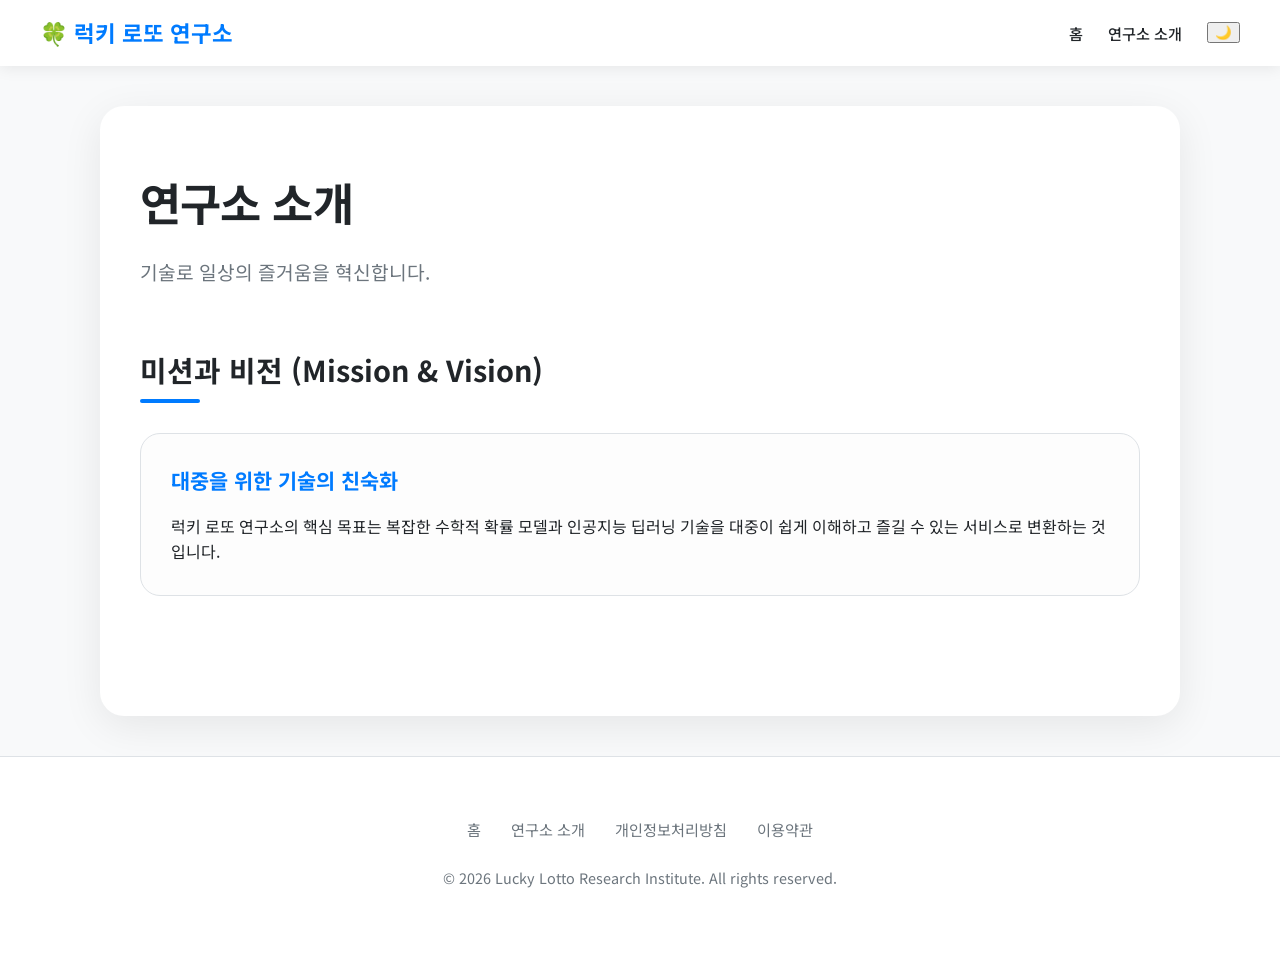
==== commit 45aaabf4: "Fix navigation bar and center lotto button as requested" ====
--- a/about.html
+++ b/about.html
@@ -1,7 +1,6 @@
 <!DOCTYPE html>
 <html lang="ko">
 <head>
-    <!-- Google tag (gtag.js) -->
     <script async src="https://www.googletagmanager.com/gtag/js?id=G-55PV2XVGQ6"></script>
     <script>
       window.dataLayer = window.dataLayer || [];
@@ -21,22 +20,7 @@
     <meta charset="UTF-8">
     <meta name="viewport" content="width=device-width, initial-scale=1.0">
     <title>연구소 소개 | 럭키 로또 및 인공지능 기술 연구소</title>
-    <meta name="description" content="확률 통계와 인공지능 기술을 통해 대중에게 유익하고 재미있는 콘텐츠를 제공하는 럭키 로또 연구소의 미션과 비전입니다.">
     <link rel="canonical" href="https://luckylotto.research/about.html">
-
-    <!-- Open Graph / Facebook -->
-    <meta property="og:type" content="website">
-    <meta property="og:url" content="https://luckylotto.research/about.html">
-    <meta property="og:title" content="연구소 소개 | 럭키 로또 및 인공지능 기술 연구소">
-    <meta property="og:description" content="기술로 일상의 즐거움을 혁신하는 럭키 로또 연구소의 미션과 연구 분야를 소개합니다.">
-    <meta property="og:image" content="https://luckylotto.research/og-about.jpg">
-
-    <!-- Twitter -->
-    <meta property="twitter:card" content="summary">
-    <meta property="twitter:url" content="https://luckylotto.research/about.html">
-    <meta property="twitter:title" content="연구소 소개 | 럭키 로또 및 인공지능 기술 연구소">
-    <meta property="twitter:description" content="기술로 일상의 즐거움을 혁신하는 럭키 로또 연구소의 미션과 연구 분야를 소개합니다.">
-    <meta property="twitter:image" content="https://luckylotto.research/og-about.jpg">
     <link rel="stylesheet" href="style.css">
     <link rel="icon" href="favicon-about.svg" type="image/svg+xml">
     <link href="https://fonts.googleapis.com/css2?family=Noto+Sans+KR:wght@400;500;700&display=swap" rel="stylesheet">
@@ -47,8 +31,6 @@
             <a href="index.html" class="logo" aria-label="럭키 로또 연구소 홈">🍀 럭키 로또 연구소</a>
             <div class="nav-links">
                 <a href="index.html">홈</a>
-                <a href="projects.html">전체 프로젝트</a>
-                <a href="animal_test.html">AI 동물상 분석</a>
                 <a href="about.html">연구소 소개</a>
                 <button id="theme-toggle" aria-label="Toggle Theme">🌙</button>
             </div>
@@ -65,42 +47,7 @@
             <h2>미션과 비전 (Mission & Vision)</h2>
             <div class="article-card" style="margin-bottom: 30px;">
                 <h3>대중을 위한 기술의 친숙화</h3>
-                <p>럭키 로또 연구소의 핵심 목표는 복잡한 수학적 확률 모델과 인공지능 딥러닝 기술을 대중이 쉽게 이해하고 즐길 수 있는 서비스로 변환하는 것입니다. 우리는 기술이 단순히 도구에 머무르지 않고, 사용자에게 새로운 영감과 즐거움을 줄 수 있어야 한다고 믿습니다.</p>
-            </div>
-            <div class="article-grid">
-                <div class="article-card">
-                    <h3>신뢰할 수 있는 데이터 분석</h3>
-                    <p>우리는 모든 결과에 대해 정직한 확률과 과학적인 근거를 제시합니다. 로또 번호 추출의 무작위성부터 AI 모델의 매칭 확률까지, 사용자에게 투명한 정보를 제공하여 서비스의 신뢰도를 구축합니다.</p>
-                </div>
-                <div class="article-card">
-                    <h3>개인정보 보호의 최우선 가치</h3>
-                    <p>기술적 혁신만큼 중요한 것은 사용자의 권리 보호입니다. 우리는 'Privacy by Design' 철학에 따라, 서버에 데이터를 저장하지 않는 온디바이스(On-device) 기술을 적극 도입하여 안전한 이용 환경을 보장합니다.</p>
-                </div>
-            </div>
-        </article>
-
-        <article class="article-section">
-            <h2>기술 스택 및 연구 분야</h2>
-            <div class="article-grid">
-                <div class="article-card">
-                    <h3>확률 및 통계 분석</h3>
-                    <p>난수 생성기(PRNG) 알고리즘의 편향성을 연구하고, 대규모 조합론 계산을 통해 최적의 무작위성 분포를 구현합니다.</p>
-                </div>
-                <div class="article-card">
-                    <h3>인공지능 및 컴퓨터 비전</h3>
-                    <p>TensorFlow.js와 CNN 모델을 활용하여 실시간 안면 인식 및 특징 추출 기술을 브라우저 환경에서 최적화하는 연구를 수행합니다.</p>
-                </div>
-                <div class="article-card">
-                    <h3>웹 인터페이스 디자인</h3>
-                    <p>사용자가 정보에 쉽고 빠르게 접근할 수 있도록 사용자 중심의 UX/UI 설계를 연구하며, 접근성(Accessibility)을 강화합니다.</p>
-                </div>
-            </div>
-        </article>
-
-        <article class="article-section">
-            <h2>향후 계획</h2>
-            <div class="article-card">
-                <p>럭키 로또 연구소는 앞으로 더 다양한 AI 심리 분석 모델과 통계 학습 콘텐츠를 개발할 예정입니다. 교육적인 가치와 엔터테인먼트가 조화된 플랫폼으로서, 사용자들에게 더 깊은 가치를 제공하기 위해 끊임없이 노력하겠습니다. 우리의 여정에 함께해주셔서 감사합니다.</p>
+                <p>럭키 로또 연구소의 핵심 목표는 복잡한 수학적 확률 모델과 인공지능 딥러닝 기술을 대중이 쉽게 이해하고 즐길 수 있는 서비스로 변환하는 것입니다.</p>
             </div>
         </article>
     </div>
@@ -108,7 +55,6 @@
     <footer class="site-footer">
         <div class="footer-links">
             <a href="index.html">홈</a>
-            <a href="animal_test.html">AI 동물상 분석</a>
             <a href="about.html">연구소 소개</a>
             <a href="privacy.html">개인정보처리방침</a>
             <a href="terms.html">이용약관</a>
